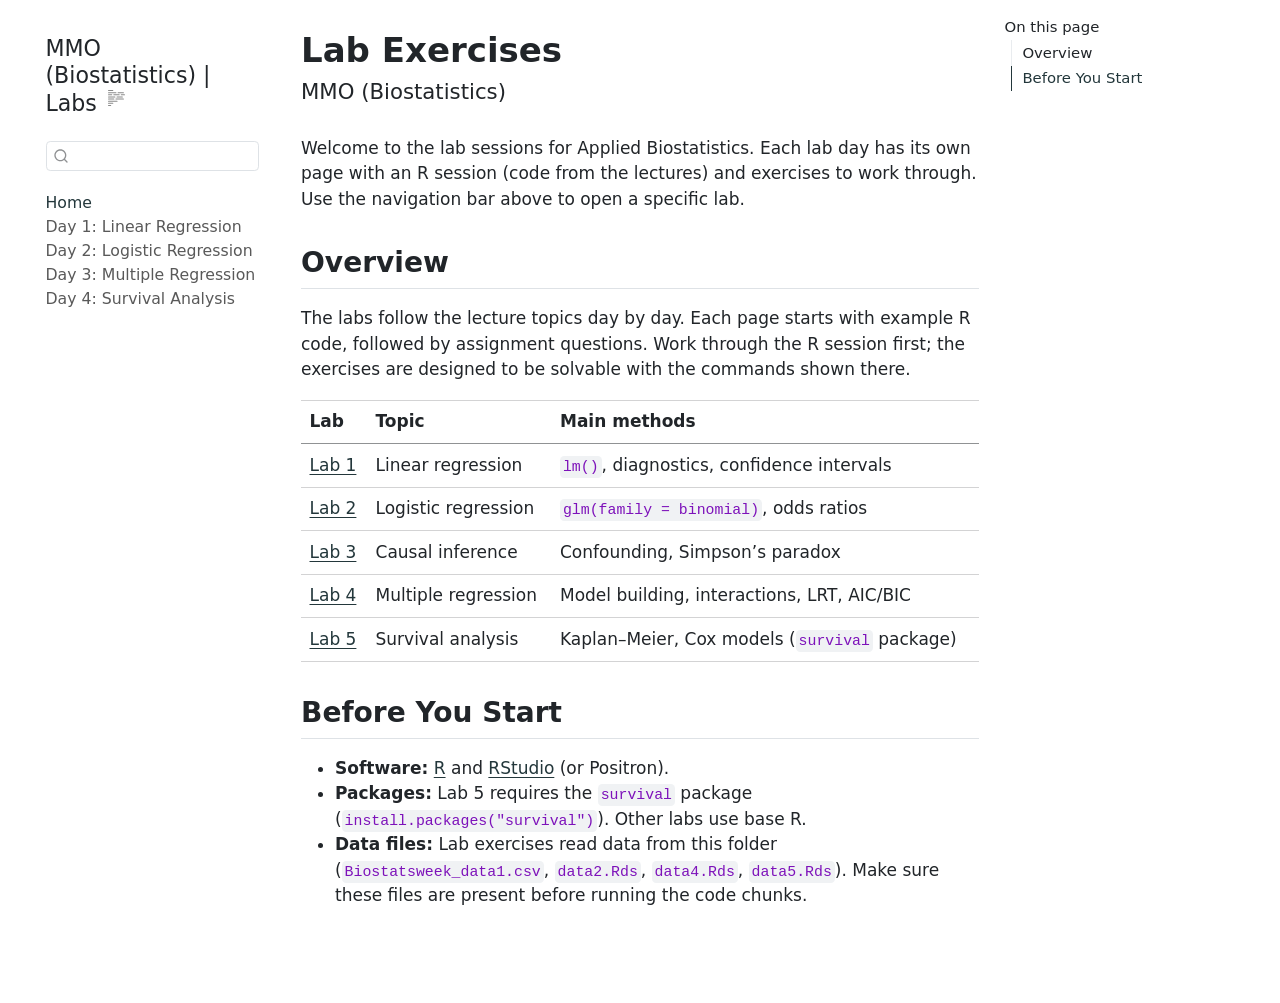
==== index.html @ 9e5b851e "Built site for gh-pages" ====
<!DOCTYPE html>
<html xmlns="http://www.w3.org/1999/xhtml" lang="en" xml:lang="en"><head>

<meta charset="utf-8">
<meta name="generator" content="quarto-1.9.38">

<meta name="viewport" content="width=device-width, initial-scale=1.0, user-scalable=yes">


<title>Lab Exercises – MMO (Biostatistics) | Labs</title>
<style>
/* Default styles provided by pandoc.
** See https://pandoc.org/MANUAL.html#variables-for-html for config info.
*/
code{white-space: pre-wrap;}
span.smallcaps{font-variant: small-caps;}
div.columns{display: flex; gap: min(4vw, 1.5em);}
div.column{flex: auto; overflow-x: auto;}
div.hanging-indent{margin-left: 1.5em; text-indent: -1.5em;}
ul.task-list{list-style: none;}
ul.task-list li input[type="checkbox"] {
  width: 0.8em;
  margin: 0 0.8em 0.2em -1em; /* quarto-specific, see https://github.com/quarto-dev/quarto-cli/issues/4556 */ 
  vertical-align: middle;
}
</style>


<script src="site_libs/quarto-nav/quarto-nav.js"></script>
<script src="site_libs/quarto-nav/headroom.min.js"></script>
<script src="site_libs/clipboard/clipboard.min.js"></script>
<script src="site_libs/quarto-search/autocomplete.umd.js"></script>
<script src="site_libs/quarto-search/fuse.min.js"></script>
<script src="site_libs/quarto-search/quarto-search.js"></script>
<meta name="quarto:offset" content="./">
<script src="site_libs/quarto-html/quarto.js" type="module"></script>
<script src="site_libs/quarto-html/tabsets/tabsets.js" type="module"></script>
<script src="site_libs/quarto-html/popper.min.js"></script>
<script src="site_libs/quarto-html/tippy.umd.min.js"></script>
<script src="site_libs/quarto-html/anchor.min.js"></script>
<link href="site_libs/quarto-html/tippy.css" rel="stylesheet">
<link href="site_libs/quarto-html/quarto-syntax-highlighting-de63f62b328812d8e578a4d74e282472.css" rel="stylesheet" id="quarto-text-highlighting-styles">
<script src="site_libs/bootstrap/bootstrap.min.js"></script>
<link href="site_libs/bootstrap/bootstrap-icons.css" rel="stylesheet">
<link href="site_libs/bootstrap/bootstrap-b6819cf686d0ea4d047cb8282094df92.min.css" rel="stylesheet" append-hash="true" id="quarto-bootstrap" data-mode="light">
<script id="quarto-search-options" type="application/json">{
  "location": "sidebar",
  "copy-button": false,
  "collapse-after": 3,
  "panel-placement": "start",
  "type": "textbox",
  "limit": 50,
  "keyboard-shortcut": [
    "f",
    "/",
    "s"
  ],
  "show-item-context": false,
  "language": {
    "search-no-results-text": "No results",
    "search-matching-documents-text": "matching documents",
    "search-copy-link-title": "Copy link to search",
    "search-hide-matches-text": "Hide additional matches",
    "search-more-match-text": "more match in this document",
    "search-more-matches-text": "more matches in this document",
    "search-clear-button-title": "Clear",
    "search-text-placeholder": "",
    "search-detached-cancel-button-title": "Cancel",
    "search-submit-button-title": "Submit",
    "search-label": "Search"
  }
}</script>


<link rel="stylesheet" href="styles.css">
</head>

<body class="nav-sidebar floating quarto-light">

<div id="quarto-search-results"></div>
  <header id="quarto-header" class="headroom fixed-top">
  <nav class="quarto-secondary-nav">
    <div class="container-fluid d-flex">
      <button type="button" class="quarto-btn-toggle btn" data-bs-toggle="collapse" role="button" data-bs-target=".quarto-sidebar-collapse-item" aria-controls="quarto-sidebar" aria-expanded="false" aria-label="Toggle sidebar navigation" onclick="if (window.quartoToggleHeadroom) { window.quartoToggleHeadroom(); }">
        <i class="bi bi-layout-text-sidebar-reverse"></i>
      </button>
        <nav class="quarto-page-breadcrumbs" aria-label="breadcrumb"><ol class="breadcrumb"><li class="breadcrumb-item"><a href="./index.html">Home</a></li></ol></nav>
        <a class="flex-grow-1" role="navigation" data-bs-toggle="collapse" data-bs-target=".quarto-sidebar-collapse-item" aria-controls="quarto-sidebar" aria-expanded="false" aria-label="Toggle sidebar navigation" onclick="if (window.quartoToggleHeadroom) { window.quartoToggleHeadroom(); }">      
        </a>
      <button type="button" class="btn quarto-search-button" aria-label="Search" onclick="window.quartoOpenSearch();">
        <i class="bi bi-search"></i>
      </button>
    </div>
  </nav>
</header>
<!-- content -->
<div id="quarto-content" class="quarto-container page-columns page-rows-contents page-layout-article">
<!-- sidebar -->
  <nav id="quarto-sidebar" class="sidebar collapse collapse-horizontal quarto-sidebar-collapse-item sidebar-navigation floating overflow-auto">
    <div class="pt-lg-2 mt-2 text-left sidebar-header">
    <div class="sidebar-title mb-0 py-0">
      <a href="./">MMO (Biostatistics) | Labs</a> 
        <div class="sidebar-tools-main">
  <a href="" class="quarto-reader-toggle quarto-navigation-tool px-1" onclick="window.quartoToggleReader(); return false;" title="Toggle reader mode">
  <div class="quarto-reader-toggle-btn">
  <i class="bi"></i>
  </div>
</a>
</div>
    </div>
      </div>
        <div class="mt-2 flex-shrink-0 align-items-center">
        <div class="sidebar-search">
        <div id="quarto-search" class="" title="Search"></div>
        </div>
        </div>
    <div class="sidebar-menu-container"> 
    <ul class="list-unstyled mt-1">
        <li class="sidebar-item">
  <div class="sidebar-item-container"> 
  <a href="./index.html" class="sidebar-item-text sidebar-link active">
 <span class="menu-text">Home</span></a>
  </div>
</li>
        <li class="sidebar-item">
  <div class="sidebar-item-container"> 
  <a href="./Biostatsweek_Lab1_ans.html" class="sidebar-item-text sidebar-link">
 <span class="menu-text">Day 1: Linear Regression</span></a>
  </div>
</li>
        <li class="sidebar-item">
  <div class="sidebar-item-container"> 
  <a href="./Biostatsweek_Lab2_ans.html" class="sidebar-item-text sidebar-link">
 <span class="menu-text">Day 2: Logistic Regression</span></a>
  </div>
</li>
        <li class="sidebar-item">
  <div class="sidebar-item-container"> 
  <a href="./Biostatsweek_Lab3_ans.html" class="sidebar-item-text sidebar-link">
 <span class="menu-text">Day 3: Multiple Regression</span></a>
  </div>
</li>
        <li class="sidebar-item">
  <div class="sidebar-item-container"> 
  <a href="./Biostatsweek_Lab5_ans.html" class="sidebar-item-text sidebar-link">
 <span class="menu-text">Day 4: Survival Analysis</span></a>
  </div>
</li>
    </ul>
    </div>
</nav>
<div id="quarto-sidebar-glass" class="quarto-sidebar-collapse-item" data-bs-toggle="collapse" data-bs-target=".quarto-sidebar-collapse-item"></div>
<!-- margin-sidebar -->
    <div id="quarto-margin-sidebar" class="sidebar margin-sidebar">
        <nav id="TOC" role="doc-toc" class="toc-active">
    <h2 id="toc-title">On this page</h2>
   
  <ul>
  <li><a href="#overview" id="toc-overview" class="nav-link active" data-scroll-target="#overview">Overview</a></li>
  <li><a href="#before-you-start" id="toc-before-you-start" class="nav-link" data-scroll-target="#before-you-start">Before You Start</a></li>
  </ul>
</nav>
    </div>
<!-- main -->
<main class="content" id="quarto-document-content">

<header id="title-block-header" class="quarto-title-block default">
<div class="quarto-title">
<h1 class="title">Lab Exercises</h1>
<p class="subtitle lead">MMO (Biostatistics)</p>
</div>



<div class="quarto-title-meta">

    
  
    
  </div>
  


</header>


<p>Welcome to the lab sessions for Applied Biostatistics. Each lab day has its own page with an R session (code from the lectures) and exercises to work through. Use the navigation bar above to open a specific lab.</p>
<section id="overview" class="level2">
<h2 class="anchored" data-anchor-id="overview">Overview</h2>
<p>The labs follow the lecture topics day by day. Each page starts with example R code, followed by assignment questions. Work through the R session first; the exercises are designed to be solvable with the commands shown there.</p>
<table class="caption-top table">
<thead>
<tr class="header">
<th>Lab</th>
<th>Topic</th>
<th>Main methods</th>
</tr>
</thead>
<tbody>
<tr class="odd">
<td><a href="Biostatsweek_Lab1.Rmd">Lab 1</a></td>
<td>Linear regression</td>
<td><code>lm()</code>, diagnostics, confidence intervals</td>
</tr>
<tr class="even">
<td><a href="Biostatsweek_Lab2.Rmd">Lab 2</a></td>
<td>Logistic regression</td>
<td><code>glm(family = binomial)</code>, odds ratios</td>
</tr>
<tr class="odd">
<td><a href="Biostatsweek_Lab3.Rmd">Lab 3</a></td>
<td>Causal inference</td>
<td>Confounding, Simpson’s paradox</td>
</tr>
<tr class="even">
<td><a href="Biostatsweek_Lab4.Rmd">Lab 4</a></td>
<td>Multiple regression</td>
<td>Model building, interactions, LRT, AIC/BIC</td>
</tr>
<tr class="odd">
<td><a href="Biostatsweek_Lab5.Rmd">Lab 5</a></td>
<td>Survival analysis</td>
<td>Kaplan–Meier, Cox models (<code>survival</code> package)</td>
</tr>
</tbody>
</table>
</section>
<section id="before-you-start" class="level2">
<h2 class="anchored" data-anchor-id="before-you-start">Before You Start</h2>
<ul>
<li><strong>Software:</strong> <a href="https://www.r-project.org/">R</a> and <a href="https://posit.co/download/rstudio-desktop/">RStudio</a> (or Positron).</li>
<li><strong>Packages:</strong> Lab 5 requires the <code>survival</code> package (<code>install.packages("survival")</code>). Other labs use base R.</li>
<li><strong>Data files:</strong> Lab exercises read data from this folder (<code>Biostatsweek_data1.csv</code>, <code>data2.Rds</code>, <code>data4.Rds</code>, <code>data5.Rds</code>). Make sure these files are present before running the code chunks.</li>
</ul>


</section>

</main> <!-- /main -->
<script id="quarto-html-after-body" type="application/javascript">
  window.document.addEventListener("DOMContentLoaded", function (event) {
    const icon = "";
    const anchorJS = new window.AnchorJS();
    anchorJS.options = {
      placement: 'right',
      icon: icon
    };
    anchorJS.add('.anchored');
    const isCodeAnnotation = (el) => {
      for (const clz of el.classList) {
        if (clz.startsWith('code-annotation-')) {                     
          return true;
        }
      }
      return false;
    }
    const onCopySuccess = function(e) {
      // button target
      const button = e.trigger;
      // don't keep focus
      button.blur();
      // flash "checked"
      button.classList.add('code-copy-button-checked');
      var currentTitle = button.getAttribute("title");
      button.setAttribute("title", "Copied!");
      let tooltip;
      if (window.bootstrap) {
        button.setAttribute("data-bs-toggle", "tooltip");
        button.setAttribute("data-bs-placement", "left");
        button.setAttribute("data-bs-title", "Copied!");
        tooltip = new bootstrap.Tooltip(button, 
          { trigger: "manual", 
            customClass: "code-copy-button-tooltip",
            offset: [0, -8]});
        tooltip.show();    
      }
      setTimeout(function() {
        if (tooltip) {
          tooltip.hide();
          button.removeAttribute("data-bs-title");
          button.removeAttribute("data-bs-toggle");
          button.removeAttribute("data-bs-placement");
        }
        button.setAttribute("title", currentTitle);
        button.classList.remove('code-copy-button-checked');
      }, 1000);
      // clear code selection
      e.clearSelection();
    }
    const getTextToCopy = function(trigger) {
      const outerScaffold = trigger.parentElement.cloneNode(true);
      const codeEl = outerScaffold.querySelector('code');
      for (const childEl of codeEl.children) {
        if (isCodeAnnotation(childEl)) {
          childEl.remove();
        }
      }
      return codeEl.innerText;
    }
    const clipboard = new window.ClipboardJS('.code-copy-button:not([data-in-quarto-modal])', {
      text: getTextToCopy
    });
    clipboard.on('success', onCopySuccess);
    if (window.document.getElementById('quarto-embedded-source-code-modal')) {
      const clipboardModal = new window.ClipboardJS('.code-copy-button[data-in-quarto-modal]', {
        text: getTextToCopy,
        container: window.document.getElementById('quarto-embedded-source-code-modal')
      });
      clipboardModal.on('success', onCopySuccess);
    }
      var localhostRegex = new RegExp(/^(?:http|https):\/\/localhost\:?[0-9]*\//);
      var mailtoRegex = new RegExp(/^mailto:/);
        var filterRegex = new RegExp('/' + window.location.host + '/');
      var isInternal = (href) => {
          return filterRegex.test(href) || localhostRegex.test(href) || mailtoRegex.test(href);
      }
      // Inspect non-navigation links and adorn them if external
     var links = window.document.querySelectorAll('a[href]:not(.nav-link):not(.navbar-brand):not(.toc-action):not(.sidebar-link):not(.sidebar-item-toggle):not(.pagination-link):not(.no-external):not([aria-hidden]):not(.dropdown-item):not(.quarto-navigation-tool):not(.about-link)');
      for (var i=0; i<links.length; i++) {
        const link = links[i];
        if (!isInternal(link.href)) {
          // undo the damage that might have been done by quarto-nav.js in the case of
          // links that we want to consider external
          if (link.dataset.originalHref !== undefined) {
            link.href = link.dataset.originalHref;
          }
        }
      }
    function tippyHover(el, contentFn, onTriggerFn, onUntriggerFn) {
      const config = {
        allowHTML: true,
        maxWidth: 500,
        delay: 100,
        arrow: false,
        appendTo: function(el) {
            return el.parentElement;
        },
        interactive: true,
        interactiveBorder: 10,
        theme: 'quarto',
        placement: 'bottom-start',
      };
      if (contentFn) {
        config.content = contentFn;
      }
      if (onTriggerFn) {
        config.onTrigger = onTriggerFn;
      }
      if (onUntriggerFn) {
        config.onUntrigger = onUntriggerFn;
      }
      window.tippy(el, config); 
    }
    const noterefs = window.document.querySelectorAll('a[role="doc-noteref"]');
    for (var i=0; i<noterefs.length; i++) {
      const ref = noterefs[i];
      tippyHover(ref, function() {
        // use id or data attribute instead here
        let href = ref.getAttribute('data-footnote-href') || ref.getAttribute('href');
        try { href = new URL(href).hash; } catch {}
        const id = href.replace(/^#\/?/, "");
        const note = window.document.getElementById(id);
        if (note) {
          return note.innerHTML;
        } else {
          return "";
        }
      });
    }
    const xrefs = window.document.querySelectorAll('a.quarto-xref');
    const processXRef = (id, note) => {
      // Strip column container classes
      const stripColumnClz = (el) => {
        el.classList.remove("page-full", "page-columns");
        if (el.children) {
          for (const child of el.children) {
            stripColumnClz(child);
          }
        }
      }
      stripColumnClz(note)
      if (id === null || id.startsWith('sec-')) {
        // Special case sections, only their first couple elements
        const container = document.createElement("div");
        if (note.children && note.children.length > 2) {
          container.appendChild(note.children[0].cloneNode(true));
          for (let i = 1; i < note.children.length; i++) {
            const child = note.children[i];
            if (child.tagName === "P" && child.innerText === "") {
              continue;
            } else {
              container.appendChild(child.cloneNode(true));
              break;
            }
          }
          if (window.Quarto?.typesetMath) {
            window.Quarto.typesetMath(container);
          }
          return container.innerHTML
        } else {
          if (window.Quarto?.typesetMath) {
            window.Quarto.typesetMath(note);
          }
          return note.innerHTML;
        }
      } else {
        // Remove any anchor links if they are present
        const anchorLink = note.querySelector('a.anchorjs-link');
        if (anchorLink) {
          anchorLink.remove();
        }
        if (window.Quarto?.typesetMath) {
          window.Quarto.typesetMath(note);
        }
        if (note.classList.contains("callout")) {
          return note.outerHTML;
        } else {
          return note.innerHTML;
        }
      }
    }
    for (var i=0; i<xrefs.length; i++) {
      const xref = xrefs[i];
      tippyHover(xref, undefined, function(instance) {
        instance.disable();
        let url = xref.getAttribute('href');
        let hash = undefined; 
        if (url.startsWith('#')) {
          hash = url;
        } else {
          try { hash = new URL(url).hash; } catch {}
        }
        if (hash) {
          const id = hash.replace(/^#\/?/, "");
          const note = window.document.getElementById(id);
          if (note !== null) {
            try {
              const html = processXRef(id, note.cloneNode(true));
              instance.setContent(html);
            } finally {
              instance.enable();
              instance.show();
            }
          } else {
            // See if we can fetch this
            fetch(url.split('#')[0])
            .then(res => res.text())
            .then(html => {
              const parser = new DOMParser();
              const htmlDoc = parser.parseFromString(html, "text/html");
              const note = htmlDoc.getElementById(id);
              if (note !== null) {
                const html = processXRef(id, note);
                instance.setContent(html);
              } 
            }).finally(() => {
              instance.enable();
              instance.show();
            });
          }
        } else {
          // See if we can fetch a full url (with no hash to target)
          // This is a special case and we should probably do some content thinning / targeting
          fetch(url)
          .then(res => res.text())
          .then(html => {
            const parser = new DOMParser();
            const htmlDoc = parser.parseFromString(html, "text/html");
            const note = htmlDoc.querySelector('main.content');
            if (note !== null) {
              // This should only happen for chapter cross references
              // (since there is no id in the URL)
              // remove the first header
              if (note.children.length > 0 && note.children[0].tagName === "HEADER") {
                note.children[0].remove();
              }
              const html = processXRef(null, note);
              instance.setContent(html);
            } 
          }).finally(() => {
            instance.enable();
            instance.show();
          });
        }
      }, function(instance) {
      });
    }
        let selectedAnnoteEl;
        const selectorForAnnotation = ( cell, annotation) => {
          let cellAttr = 'data-code-cell="' + cell + '"';
          let lineAttr = 'data-code-annotation="' +  annotation + '"';
          const selector = 'span[' + cellAttr + '][' + lineAttr + ']';
          return selector;
        }
        const selectCodeLines = (annoteEl) => {
          const doc = window.document;
          const targetCell = annoteEl.getAttribute("data-target-cell");
          const targetAnnotation = annoteEl.getAttribute("data-target-annotation");
          const annoteSpan = window.document.querySelector(selectorForAnnotation(targetCell, targetAnnotation));
          const lines = annoteSpan.getAttribute("data-code-lines").split(",");
          const lineIds = lines.map((line) => {
            return targetCell + "-" + line;
          })
          let top = null;
          let height = null;
          let parent = null;
          if (lineIds.length > 0) {
              //compute the position of the single el (top and bottom and make a div)
              const el = window.document.getElementById(lineIds[0]);
              top = el.offsetTop;
              height = el.offsetHeight;
              parent = el.parentElement.parentElement;
            if (lineIds.length > 1) {
              const lastEl = window.document.getElementById(lineIds[lineIds.length - 1]);
              const bottom = lastEl.offsetTop + lastEl.offsetHeight;
              height = bottom - top;
            }
            if (top !== null && height !== null && parent !== null) {
              // cook up a div (if necessary) and position it 
              let div = window.document.getElementById("code-annotation-line-highlight");
              if (div === null) {
                div = window.document.createElement("div");
                div.setAttribute("id", "code-annotation-line-highlight");
                div.style.position = 'absolute';
                parent.appendChild(div);
              }
              div.style.top = top - 2 + "px";
              div.style.height = height + 4 + "px";
              div.style.left = 0;
              let gutterDiv = window.document.getElementById("code-annotation-line-highlight-gutter");
              if (gutterDiv === null) {
                gutterDiv = window.document.createElement("div");
                gutterDiv.setAttribute("id", "code-annotation-line-highlight-gutter");
                gutterDiv.style.position = 'absolute';
                const codeCell = window.document.getElementById(targetCell);
                const gutter = codeCell.querySelector('.code-annotation-gutter');
                gutter.appendChild(gutterDiv);
              }
              gutterDiv.style.top = top - 2 + "px";
              gutterDiv.style.height = height + 4 + "px";
            }
            selectedAnnoteEl = annoteEl;
          }
        };
        const unselectCodeLines = () => {
          const elementsIds = ["code-annotation-line-highlight", "code-annotation-line-highlight-gutter"];
          elementsIds.forEach((elId) => {
            const div = window.document.getElementById(elId);
            if (div) {
              div.remove();
            }
          });
          selectedAnnoteEl = undefined;
        };
          // Handle positioning of the toggle
      window.addEventListener(
        "resize",
        throttle(() => {
          elRect = undefined;
          if (selectedAnnoteEl) {
            selectCodeLines(selectedAnnoteEl);
          }
        }, 10)
      );
      function throttle(fn, ms) {
      let throttle = false;
      let timer;
        return (...args) => {
          if(!throttle) { // first call gets through
              fn.apply(this, args);
              throttle = true;
          } else { // all the others get throttled
              if(timer) clearTimeout(timer); // cancel #2
              timer = setTimeout(() => {
                fn.apply(this, args);
                timer = throttle = false;
              }, ms);
          }
        };
      }
        // Attach click handler to the DT
        const annoteDls = window.document.querySelectorAll('dt[data-target-cell]');
        for (const annoteDlNode of annoteDls) {
          annoteDlNode.addEventListener('click', (event) => {
            const clickedEl = event.target;
            if (clickedEl !== selectedAnnoteEl) {
              unselectCodeLines();
              const activeEl = window.document.querySelector('dt[data-target-cell].code-annotation-active');
              if (activeEl) {
                activeEl.classList.remove('code-annotation-active');
              }
              selectCodeLines(clickedEl);
              clickedEl.classList.add('code-annotation-active');
            } else {
              // Unselect the line
              unselectCodeLines();
              clickedEl.classList.remove('code-annotation-active');
            }
          });
        }
    const findCites = (el) => {
      const parentEl = el.parentElement;
      if (parentEl) {
        const cites = parentEl.dataset.cites;
        if (cites) {
          return {
            el,
            cites: cites.split(' ')
          };
        } else {
          return findCites(el.parentElement)
        }
      } else {
        return undefined;
      }
    };
    var bibliorefs = window.document.querySelectorAll('a[role="doc-biblioref"]');
    for (var i=0; i<bibliorefs.length; i++) {
      const ref = bibliorefs[i];
      const citeInfo = findCites(ref);
      if (citeInfo) {
        tippyHover(citeInfo.el, function() {
          var popup = window.document.createElement('div');
          citeInfo.cites.forEach(function(cite) {
            var citeDiv = window.document.createElement('div');
            citeDiv.classList.add('hanging-indent');
            citeDiv.classList.add('csl-entry');
            var biblioDiv = window.document.getElementById('ref-' + cite);
            if (biblioDiv) {
              citeDiv.innerHTML = biblioDiv.innerHTML;
            }
            popup.appendChild(citeDiv);
          });
          return popup.innerHTML;
        });
      }
    }
  });
  </script>
</div> <!-- /content -->




</body></html>
---- site_libs/quarto-html/tippy.css ----
.tippy-box[data-animation=fade][data-state=hidden]{opacity:0}[data-tippy-root]{max-width:calc(100vw - 10px)}.tippy-box{position:relative;background-color:#333;color:#fff;border-radius:4px;font-size:14px;line-height:1.4;white-space:normal;outline:0;transition-property:transform,visibility,opacity}.tippy-box[data-placement^=top]>.tippy-arrow{bottom:0}.tippy-box[data-placement^=top]>.tippy-arrow:before{bottom:-7px;left:0;border-width:8px 8px 0;border-top-color:initial;transform-origin:center top}.tippy-box[data-placement^=bottom]>.tippy-arrow{top:0}.tippy-box[data-placement^=bottom]>.tippy-arrow:before{top:-7px;left:0;border-width:0 8px 8px;border-bottom-color:initial;transform-origin:center bottom}.tippy-box[data-placement^=left]>.tippy-arrow{right:0}.tippy-box[data-placement^=left]>.tippy-arrow:before{border-width:8px 0 8px 8px;border-left-color:initial;right:-7px;transform-origin:center left}.tippy-box[data-placement^=right]>.tippy-arrow{left:0}.tippy-box[data-placement^=right]>.tippy-arrow:before{left:-7px;border-width:8px 8px 8px 0;border-right-color:initial;transform-origin:center right}.tippy-box[data-inertia][data-state=visible]{transition-timing-function:cubic-bezier(.54,1.5,.38,1.11)}.tippy-arrow{width:16px;height:16px;color:#333}.tippy-arrow:before{content:"";position:absolute;border-color:transparent;border-style:solid}.tippy-content{position:relative;padding:5px 9px;z-index:1}
---- site_libs/quarto-html/quarto-syntax-highlighting-de63f62b328812d8e578a4d74e282472.css ----
/* quarto syntax highlight colors */
:root {
  --quarto-hl-al-color: #ff5555;
  --quarto-hl-an-color: #6a737d;
  --quarto-hl-at-color: #d73a49;
  --quarto-hl-bn-color: #005cc5;
  --quarto-hl-bu-color: #d73a49;
  --quarto-hl-ch-color: #032f62;
  --quarto-hl-co-color: #6a737d;
  --quarto-hl-cv-color: #6a737d;
  --quarto-hl-cn-color: #005cc5;
  --quarto-hl-cf-color: #d73a49;
  --quarto-hl-dt-color: #d73a49;
  --quarto-hl-dv-color: #005cc5;
  --quarto-hl-do-color: #6a737d;
  --quarto-hl-er-color: #ff5555;
  --quarto-hl-ex-color: #d73a49;
  --quarto-hl-fl-color: #005cc5;
  --quarto-hl-fu-color: #6f42c1;
  --quarto-hl-im-color: #032f62;
  --quarto-hl-in-color: #6a737d;
  --quarto-hl-kw-color: #d73a49;
  --quarto-hl-op-color: #24292e;
  --quarto-hl-pp-color: #d73a49;
  --quarto-hl-re-color: #6a737d;
  --quarto-hl-sc-color: #005cc5;
  --quarto-hl-ss-color: #032f62;
  --quarto-hl-st-color: #032f62;
  --quarto-hl-va-color: #e36209;
  --quarto-hl-vs-color: #032f62;
  --quarto-hl-wa-color: #ff5555;
}

/* other quarto variables */
:root {
  --quarto-font-monospace: SFMono-Regular, Menlo, Monaco, Consolas, "Liberation Mono", "Courier New", monospace;
}

/* syntax highlight based on Pandoc's rules */
pre > code.sourceCode > span {
  color: #24292e;
}

code.sourceCode > span {
  color: #24292e;
}

div.sourceCode,
div.sourceCode pre.sourceCode {
  color: #24292e;
}

/* Normal */
code span {
  color: #24292e;
}

/* Alert */
code span.al {
  font-weight: bold;
  color: #ff5555;
}

/* Annotation */
code span.an {
  color: #6a737d;
}

/* Attribute */
code span.at {
  color: #d73a49;
}

/* BaseN */
code span.bn {
  color: #005cc5;
}

/* BuiltIn */
code span.bu {
  color: #d73a49;
}

/* ControlFlow */
code span.cf {
  color: #d73a49;
}

/* Char */
code span.ch {
  color: #032f62;
}

/* Constant */
code span.cn {
  color: #005cc5;
}

/* Comment */
code span.co {
  color: #6a737d;
}

/* CommentVar */
code span.cv {
  color: #6a737d;
}

/* Documentation */
code span.do {
  color: #6a737d;
}

/* DataType */
code span.dt {
  color: #d73a49;
}

/* DecVal */
code span.dv {
  color: #005cc5;
}

/* Error */
code span.er {
  color: #ff5555;
  text-decoration: underline;
}

/* Extension */
code span.ex {
  font-weight: bold;
  color: #d73a49;
}

/* Float */
code span.fl {
  color: #005cc5;
}

/* Function */
code span.fu {
  color: #6f42c1;
}

/* Import */
code span.im {
  color: #032f62;
}

/* Information */
code span.in {
  color: #6a737d;
}

/* Keyword */
code span.kw {
  color: #d73a49;
}

/* Operator */
code span.op {
  color: #24292e;
}

/* Preprocessor */
code span.pp {
  color: #d73a49;
}

/* RegionMarker */
code span.re {
  color: #6a737d;
}

/* SpecialChar */
code span.sc {
  color: #005cc5;
}

/* SpecialString */
code span.ss {
  color: #032f62;
}

/* String */
code span.st {
  color: #032f62;
}

/* Variable */
code span.va {
  color: #e36209;
}

/* VerbatimString */
code span.vs {
  color: #032f62;
}

/* Warning */
code span.wa {
  color: #ff5555;
}

.prevent-inlining {
  content: "</";
}

/*# sourceMappingURL=e073dde7d9be180d5cbafa952671d6f8.css.map */
---- styles.css ----
/* Answer callouts: no custom icon (icons disabled via callout-icon: false) */
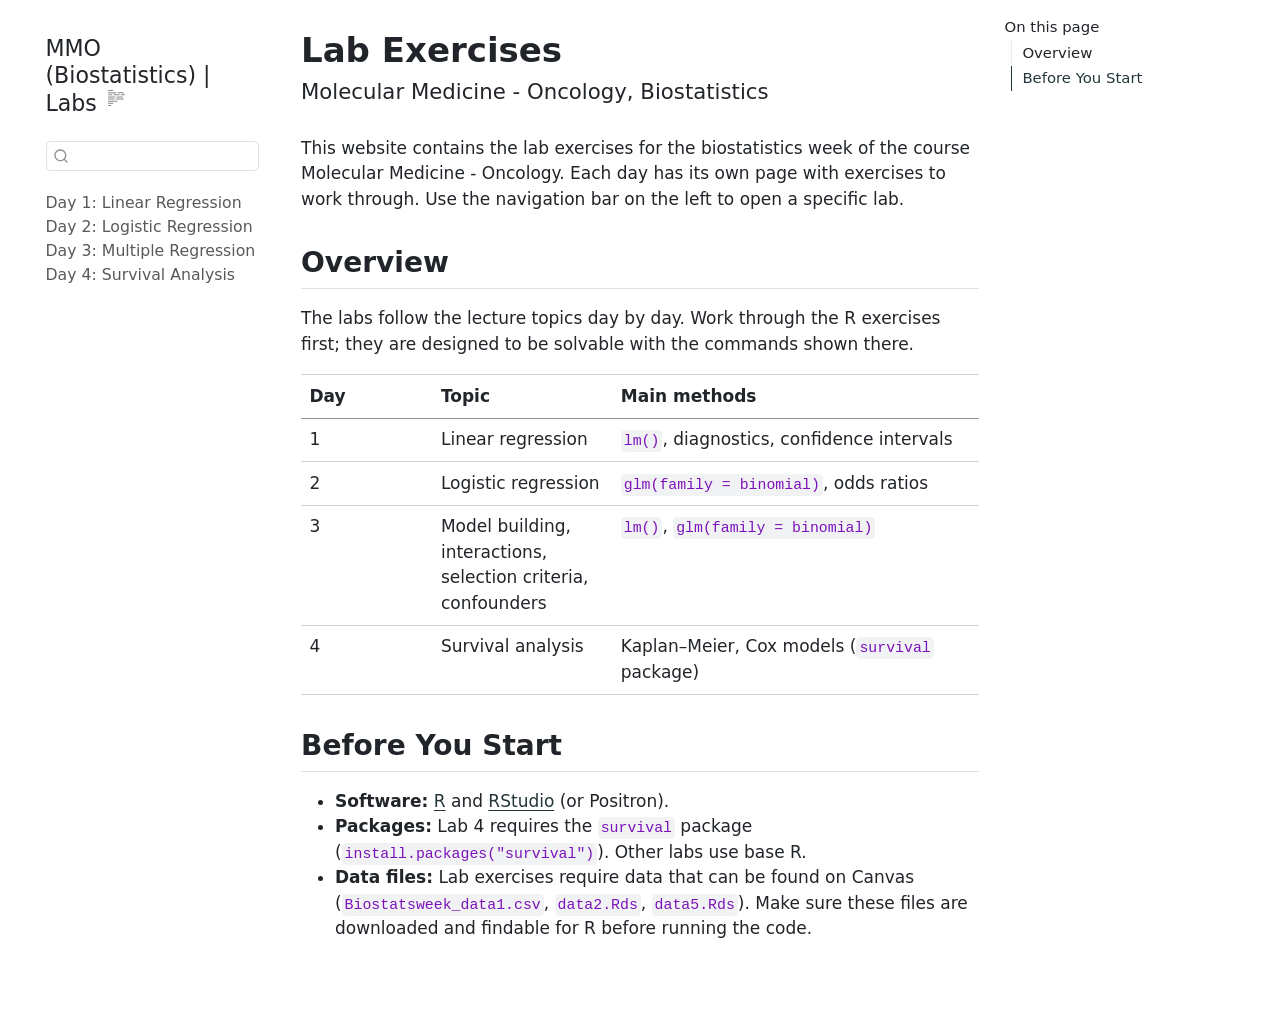
==== commit a1314a1f: "Built site for gh-pages" ====
--- a/index.html
+++ b/index.html
@@ -84,7 +84,9 @@
       <button type="button" class="quarto-btn-toggle btn" data-bs-toggle="collapse" role="button" data-bs-target=".quarto-sidebar-collapse-item" aria-controls="quarto-sidebar" aria-expanded="false" aria-label="Toggle sidebar navigation" onclick="if (window.quartoToggleHeadroom) { window.quartoToggleHeadroom(); }">
         <i class="bi bi-layout-text-sidebar-reverse"></i>
       </button>
-        <nav class="quarto-page-breadcrumbs" aria-label="breadcrumb"><ol class="breadcrumb"><li class="breadcrumb-item"><a href="./index.html">Home</a></li></ol></nav>
+        <nav class="quarto-page-breadcrumbs" aria-label="breadcrumb"><ol class="breadcrumb"><li class="breadcrumb-item">
+      MMO (Biostatistics) | Labs
+      </li></ol></nav>
         <a class="flex-grow-1" role="navigation" data-bs-toggle="collapse" data-bs-target=".quarto-sidebar-collapse-item" aria-controls="quarto-sidebar" aria-expanded="false" aria-label="Toggle sidebar navigation" onclick="if (window.quartoToggleHeadroom) { window.quartoToggleHeadroom(); }">      
         </a>
       <button type="button" class="btn quarto-search-button" aria-label="Search" onclick="window.quartoOpenSearch();">
@@ -116,12 +118,6 @@
         </div>
     <div class="sidebar-menu-container"> 
     <ul class="list-unstyled mt-1">
-        <li class="sidebar-item">
-  <div class="sidebar-item-container"> 
-  <a href="./index.html" class="sidebar-item-text sidebar-link active">
- <span class="menu-text">Home</span></a>
-  </div>
-</li>
         <li class="sidebar-item">
   <div class="sidebar-item-container"> 
   <a href="./Biostatsweek_Lab1_ans.html" class="sidebar-item-text sidebar-link">
@@ -167,7 +163,7 @@
 <header id="title-block-header" class="quarto-title-block default">
 <div class="quarto-title">
 <h1 class="title">Lab Exercises</h1>
-<p class="subtitle lead">MMO (Biostatistics)</p>
+<p class="subtitle lead">Molecular Medicine - Oncology, Biostatistics</p>
 </div>
 
 
@@ -184,41 +180,41 @@
 </header>
 
 
-<p>Welcome to the lab sessions for Applied Biostatistics. Each lab day has its own page with an R session (code from the lectures) and exercises to work through. Use the navigation bar above to open a specific lab.</p>
+<p>This website contains the lab exercises for the biostatistics week of the course Molecular Medicine - Oncology. Each day has its own page with exercises to work through. Use the navigation bar on the left to open a specific lab.</p>
 <section id="overview" class="level2">
 <h2 class="anchored" data-anchor-id="overview">Overview</h2>
-<p>The labs follow the lecture topics day by day. Each page starts with example R code, followed by assignment questions. Work through the R session first; the exercises are designed to be solvable with the commands shown there.</p>
+<p>The labs follow the lecture topics day by day. Work through the R exercises first; they are designed to be solvable with the commands shown there.</p>
 <table class="caption-top table">
+<colgroup>
+<col style="width: 19%">
+<col style="width: 26%">
+<col style="width: 53%">
+</colgroup>
 <thead>
 <tr class="header">
-<th>Lab</th>
+<th>Day</th>
 <th>Topic</th>
 <th>Main methods</th>
 </tr>
 </thead>
 <tbody>
 <tr class="odd">
-<td><a href="Biostatsweek_Lab1.Rmd">Lab 1</a></td>
+<td>1</td>
 <td>Linear regression</td>
 <td><code>lm()</code>, diagnostics, confidence intervals</td>
 </tr>
 <tr class="even">
-<td><a href="Biostatsweek_Lab2.Rmd">Lab 2</a></td>
+<td>2</td>
 <td>Logistic regression</td>
 <td><code>glm(family = binomial)</code>, odds ratios</td>
 </tr>
 <tr class="odd">
-<td><a href="Biostatsweek_Lab3.Rmd">Lab 3</a></td>
-<td>Causal inference</td>
-<td>Confounding, Simpson’s paradox</td>
+<td>3</td>
+<td>Model building, interactions, selection criteria, confounders</td>
+<td><code>lm()</code>, <code>glm(family = binomial)</code></td>
 </tr>
 <tr class="even">
-<td><a href="Biostatsweek_Lab4.Rmd">Lab 4</a></td>
-<td>Multiple regression</td>
-<td>Model building, interactions, LRT, AIC/BIC</td>
-</tr>
-<tr class="odd">
-<td><a href="Biostatsweek_Lab5.Rmd">Lab 5</a></td>
+<td>4</td>
 <td>Survival analysis</td>
 <td>Kaplan–Meier, Cox models (<code>survival</code> package)</td>
 </tr>
@@ -229,8 +225,8 @@
 <h2 class="anchored" data-anchor-id="before-you-start">Before You Start</h2>
 <ul>
 <li><strong>Software:</strong> <a href="https://www.r-project.org/">R</a> and <a href="https://posit.co/download/rstudio-desktop/">RStudio</a> (or Positron).</li>
-<li><strong>Packages:</strong> Lab 5 requires the <code>survival</code> package (<code>install.packages("survival")</code>). Other labs use base R.</li>
-<li><strong>Data files:</strong> Lab exercises read data from this folder (<code>Biostatsweek_data1.csv</code>, <code>data2.Rds</code>, <code>data4.Rds</code>, <code>data5.Rds</code>). Make sure these files are present before running the code chunks.</li>
+<li><strong>Packages:</strong> Lab 4 requires the <code>survival</code> package (<code>install.packages("survival")</code>). Other labs use base R.</li>
+<li><strong>Data files:</strong> Lab exercises require data that can be found on Canvas (<code>Biostatsweek_data1.csv</code>, <code>data2.Rds</code>, <code>data5.Rds</code>). Make sure these files are downloaded and findable for R before running the code.</li>
 </ul>
 
 
@@ -310,7 +306,7 @@
     }
       var localhostRegex = new RegExp(/^(?:http|https):\/\/localhost\:?[0-9]*\//);
       var mailtoRegex = new RegExp(/^mailto:/);
-        var filterRegex = new RegExp('/' + window.location.host + '/');
+        var filterRegex = new RegExp("https:\/\/JeroenDMulder\.github\.io\/MMO\/");
       var isInternal = (href) => {
           return filterRegex.test(href) || localhostRegex.test(href) || mailtoRegex.test(href);
       }
